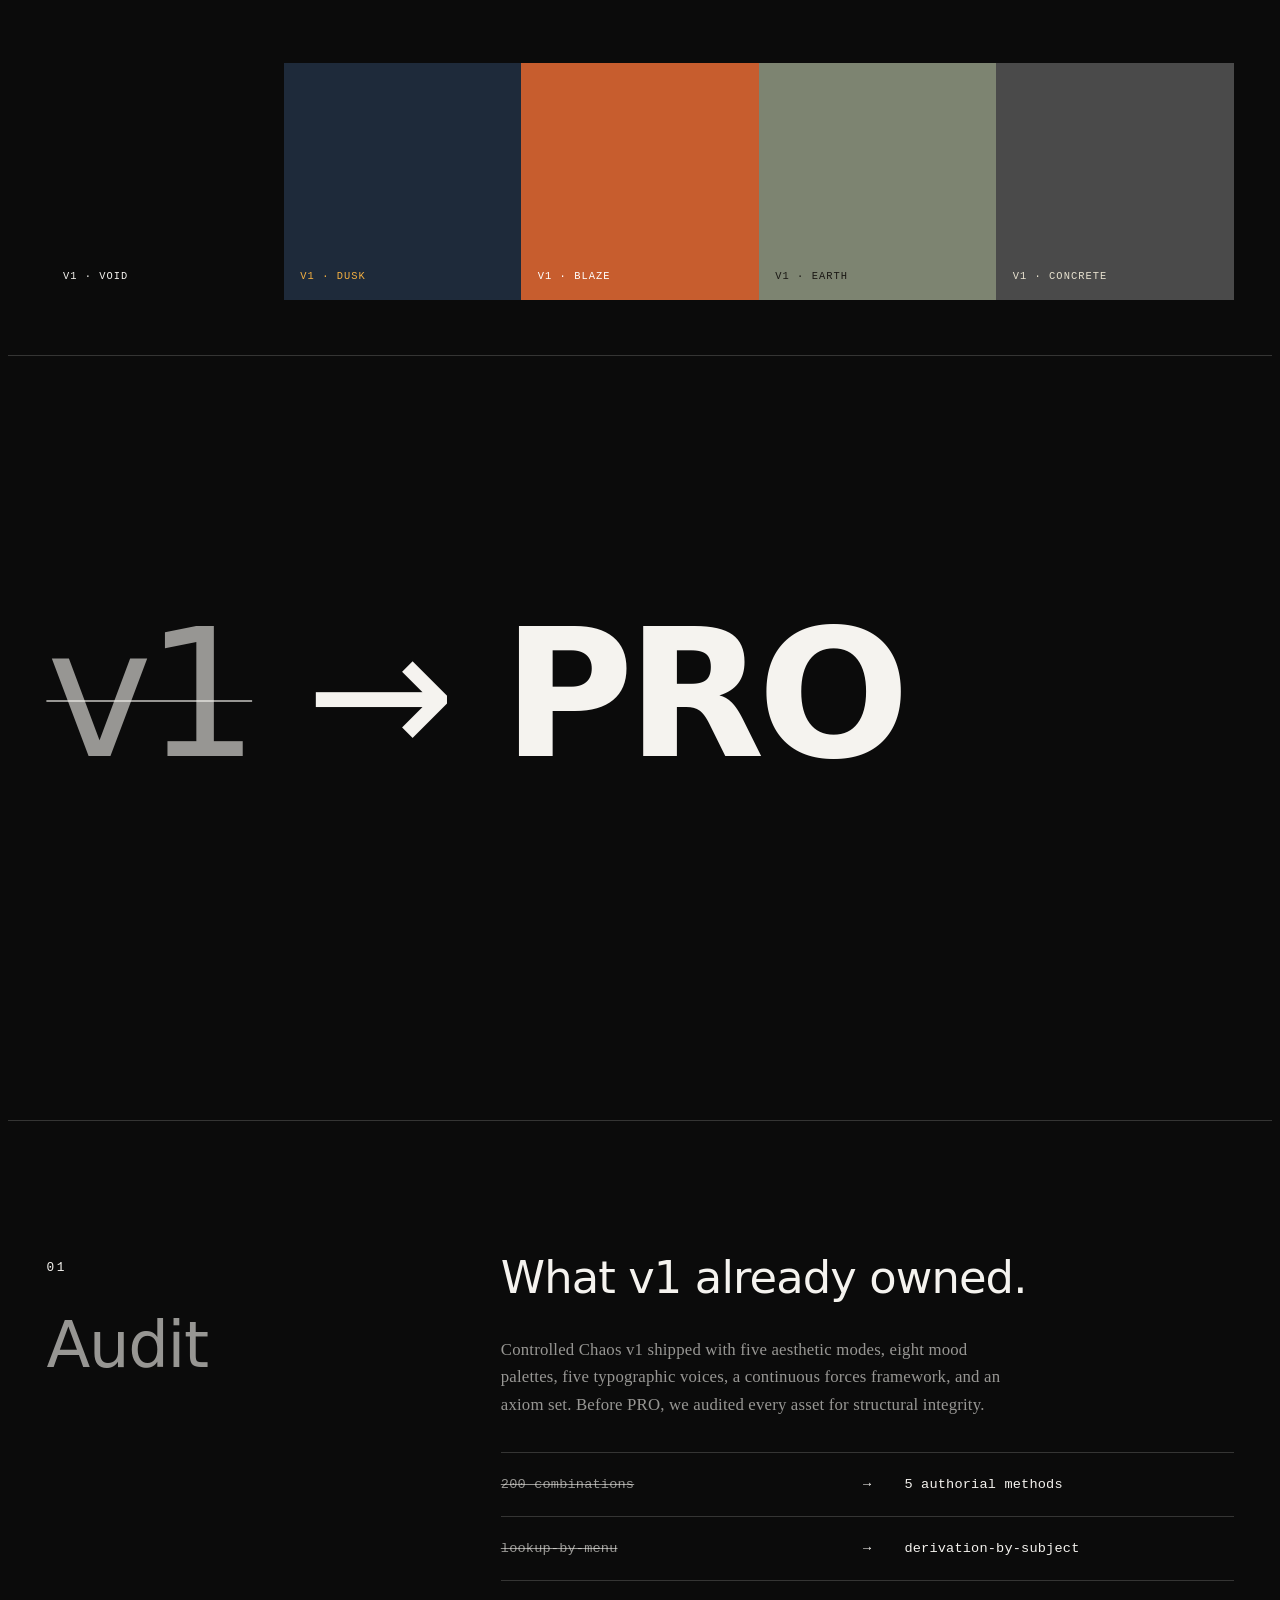
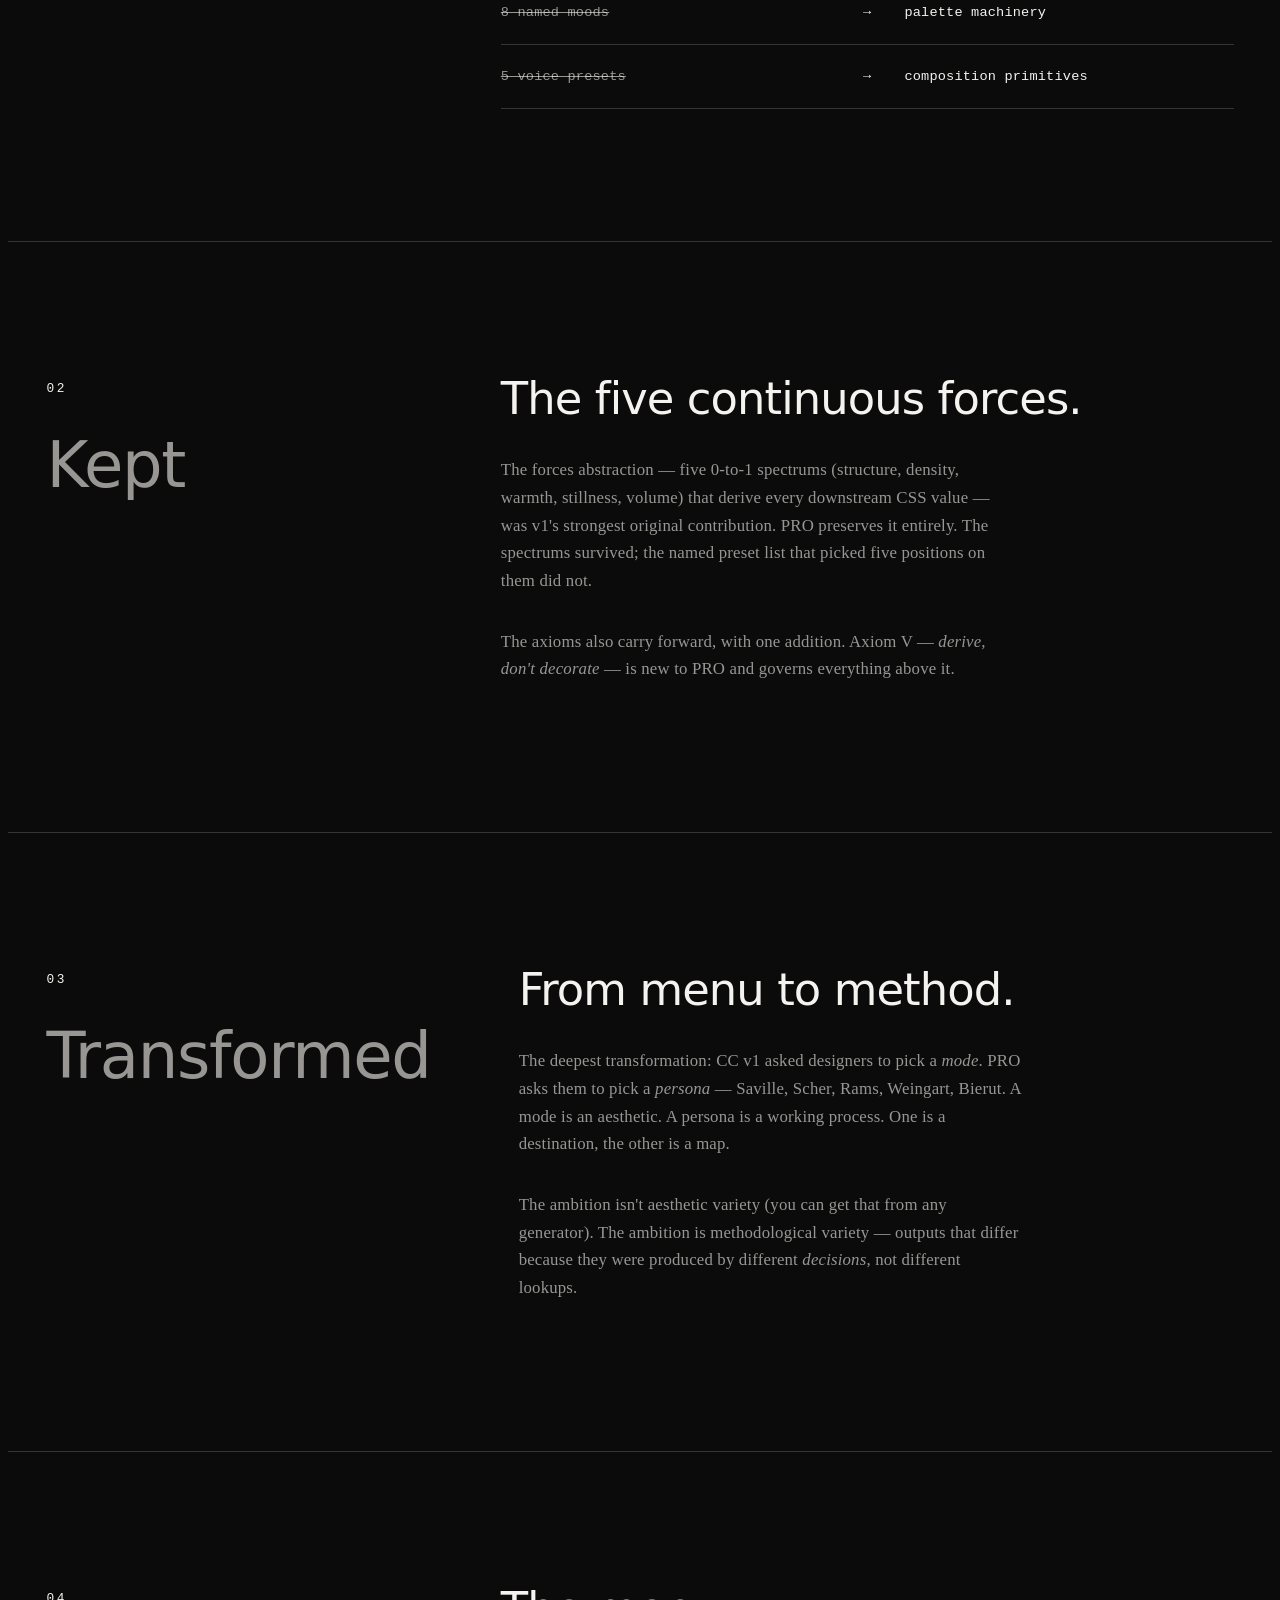
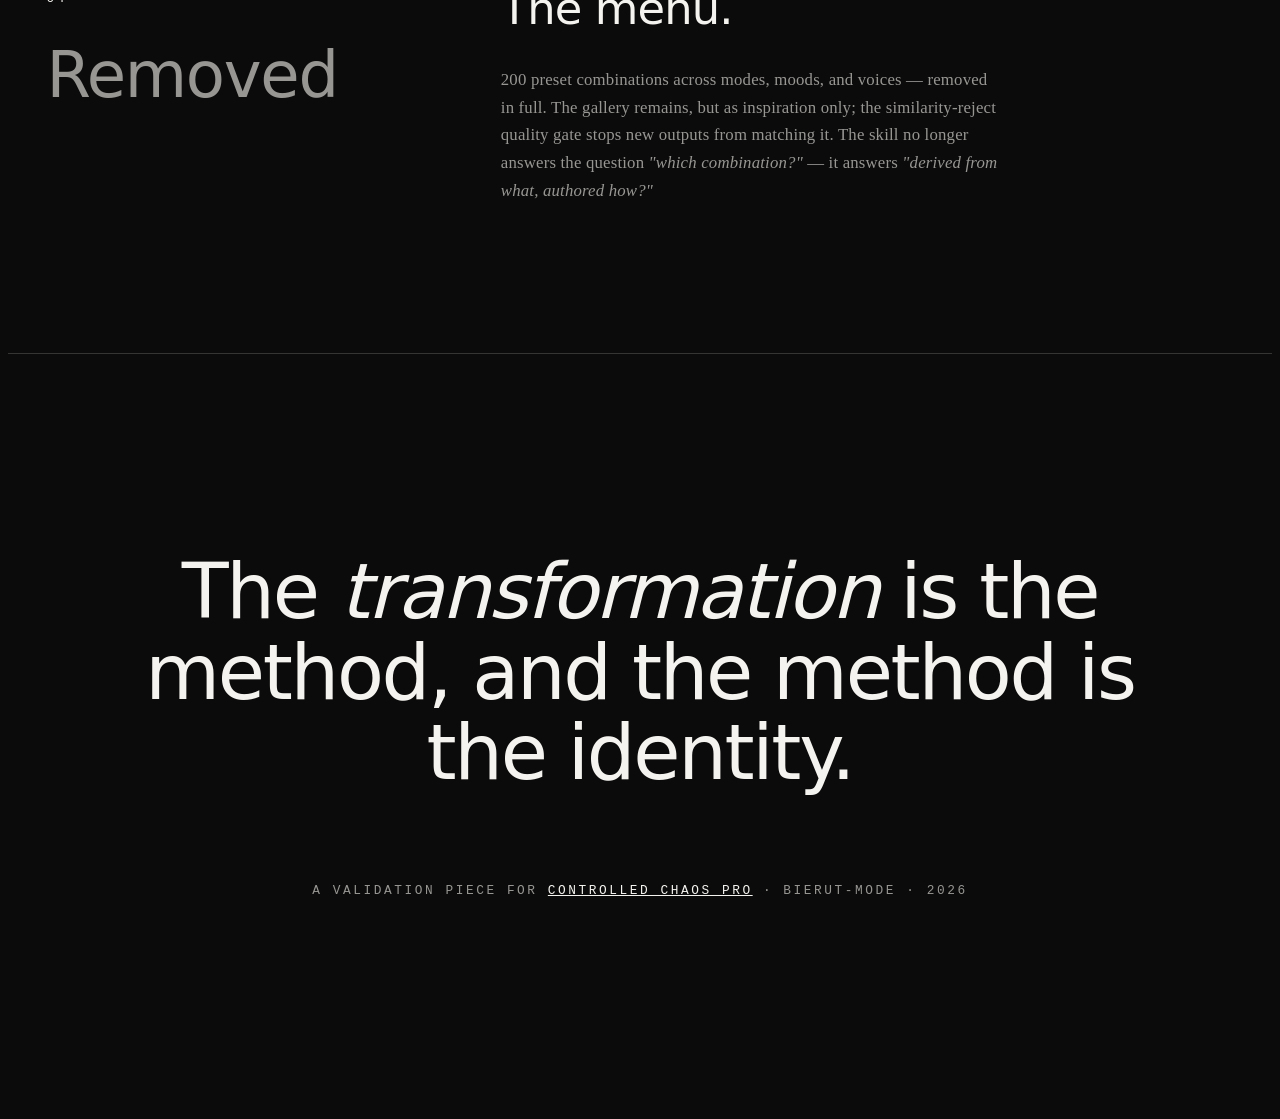
==== examples/bierut-test/index.html @ 33a4436c "Phase 5 — complete persona sweep, gallery expansion, engine spec Finishes the v0.1 scope: validation" ====
<!doctype html>
<html lang="en" style="
  --force-structure: 0.85;
  --force-density: 0.5;
  --force-warmth: 0.35;
  --force-stillness: 0.65;
  --force-volume: 0.5;
">
<head>
  <meta charset="utf-8">
  <title>v1 → PRO — a Bierut-mode adaptive reuse · Controlled Chaos PRO</title>
  <meta name="viewport" content="width=device-width, initial-scale=1">

  <!--
    PERSONA: Bierut — adaptive reuse
    SUBJECT: The transformation of Controlled Chaos v1 into CC-PRO. The page
             documents the rebrand by performing it — v1 is the heritage.
    METHOD:  Audit heritage. Find fragments with good bones. Deconstruct.
             Recombine. Assert the present while descending from the past.

    PALETTE DERIVATION: sampled from CC v1's own forces.css commentary —
                        the amber/charcoal the skill shipped with — then
                        transformed (desaturated, shifted, cooled) to
                        indicate the new system.
    TYPE:               a 1980s Grotesque (the heritage face) paired with
                        Inter (the contemporary neutral). Two faces, visibly
                        different, in clear temporal dialog.
    MOTION CATEGORY:    narrative — scroll reveals the transformation
                        step by step. Old becomes new over time.
    MICROFEATURE:       letter-scramble morph on the wordmark
                        (v1 letters transform into PRO letters).
    DISCORD (Axiom II): the heritage swatch at the top — a small,
                        disciplined Rams-mode block showing v1's
                        actual tokens. Load-bearing because the
                        transformation is only legible with evidence.
  -->

  <style>
    :root {
      /* Transformed palette — v1's heritage amber/charcoal, desaturated + cooled */
      --color-bg: #1a1814;           /* transformed from v1 charcoal */
      --color-fg: #e8e2d0;           /* transformed from v1 paper */
      --color-accent: #d4a574;       /* transformed from v1 amber (desaturated) */
      --color-accent-heritage: #c75d2e; /* v1 amber untransformed — for the swatch */
      --color-muted: rgba(232, 226, 208, 0.55);
      --color-subtle: rgba(232, 226, 208, 0.08);
      --color-surface: rgba(232, 226, 208, 0.03);
      --color-border: rgba(232, 226, 208, 0.18);
      --color-discord: #e8e2d0;

      /* Two faces: 1980s Grotesque (heritage) + Inter (present) */
      --font-display: "Neue Haas Grotesk", "Helvetica Neue", Helvetica, sans-serif;
      --font-body: "Inter", "Söhne", system-ui, sans-serif;
      --font-accent: "JetBrains Mono", ui-monospace, monospace;
    }
  </style>

  <link rel="stylesheet" href="../../tokens/forces.css">
  <link rel="stylesheet" href="../../tokens/color.css">
  <link rel="stylesheet" href="../../tokens/typography.css">
  <link rel="stylesheet" href="../../tokens/layout.css">
  <link rel="stylesheet" href="../../tokens/motion.css">

  <style>
    body {
      background: var(--color-bg);
      color: var(--color-fg);
      font-family: var(--font-body);
    }

    /* Heritage swatch — the discord inset */
    .swatch {
      padding: var(--space-l) var(--gutter);
      border-bottom: 1px solid var(--color-border);
      display: grid;
      grid-template-columns: repeat(5, 1fr);
      gap: 0;
      background: var(--color-bg);
    }
    .swatch__cell {
      aspect-ratio: 1;
      display: flex;
      flex-direction: column;
      justify-content: flex-end;
      padding: var(--space-xs);
      font-family: var(--font-accent);
      font-size: 0.65rem;
      letter-spacing: 0.1em;
      text-transform: uppercase;
      color: rgba(0, 0, 0, 0.7);
    }

    /* Hero — the wordmark transformation */
    .hero {
      padding: var(--space-3xl) var(--gutter);
      min-height: 85vh;
      display: flex;
      flex-direction: column;
      justify-content: center;
      border-bottom: 1px solid var(--color-border);
    }

    .hero__mark {
      font-family: var(--font-display);
      font-size: clamp(4rem, 14vw, 14rem);
      font-weight: 300;
      letter-spacing: -0.04em;
      line-height: 0.9;
      margin: 0;
    }

    .hero__mark .from {
      color: var(--color-muted);
      text-decoration: line-through;
      text-decoration-thickness: 2px;
    }
    .hero__mark .to {
      color: var(--color-accent);
      font-weight: 700;
    }
    .hero__mark .arrow {
      color: var(--color-fg);
      padding: 0 0.3em;
      font-weight: 100;
    }

    .hero__meta {
      font-family: var(--font-accent);
      font-size: 0.85rem;
      letter-spacing: 0.18em;
      text-transform: uppercase;
      color: var(--color-muted);
      margin-top: var(--space-l);
    }

    /* Transformation sections — narrative reveal */
    .xf-section {
      padding: var(--space-2xl) var(--gutter);
      border-bottom: 1px solid var(--color-border);
      display: grid;
      grid-template-columns: 1fr 2fr;
      gap: var(--space-xl);
      max-width: 1400px;
      margin-inline: auto;
      width: 100%;
    }

    .xf-section__label {
      font-family: var(--font-accent);
      font-size: 0.8rem;
      letter-spacing: 0.2em;
      text-transform: uppercase;
      color: var(--color-accent);
    }

    .xf-section__num {
      font-family: var(--font-display);
      font-size: 4rem;
      font-weight: 300;
      letter-spacing: -0.02em;
      color: var(--color-muted);
      margin-top: var(--space-s);
    }

    .xf-section__body h2 {
      font-family: var(--font-display);
      font-size: clamp(1.8rem, 3.5vw, 3rem);
      font-weight: 400;
      letter-spacing: -0.02em;
      line-height: 1.1;
      margin: 0 0 var(--space-m);
      color: var(--color-fg);
    }

    .xf-section__body h2 em {
      color: var(--color-accent);
      font-style: normal;
    }

    .xf-section__body p {
      font-family: var(--font-body);
      font-size: 1.05rem;
      line-height: 1.65;
      color: var(--color-muted);
      max-width: 60ch;
    }

    .xf-section__body p + p { margin-top: var(--space-m); }

    .xf-list {
      list-style: none;
      padding: 0;
      margin: var(--space-m) 0 0 0;
    }
    .xf-list li {
      display: grid;
      grid-template-columns: 1fr auto 1fr;
      gap: var(--space-m);
      align-items: baseline;
      padding: var(--space-s) 0;
      border-top: 1px solid var(--color-border);
      font-family: var(--font-accent);
      font-size: 0.85rem;
    }
    .xf-list li:last-child { border-bottom: 1px solid var(--color-border); }
    .xf-list .was {
      color: var(--color-muted);
      text-decoration: line-through;
    }
    .xf-list .arrow { color: var(--color-accent); }
    .xf-list .now { color: var(--color-fg); }

    /* Closing — the assertion of the present */
    .closing {
      padding: var(--space-3xl) var(--gutter);
      text-align: center;
    }
    .closing h2 {
      font-family: var(--font-display);
      font-size: clamp(2.5rem, 6vw, 5rem);
      font-weight: 300;
      letter-spacing: -0.03em;
      line-height: 1.05;
      margin: 0 auto;
      max-width: 22ch;
    }
    .closing h2 em {
      color: var(--color-accent);
      font-style: italic;
    }

    .closing__meta {
      font-family: var(--font-accent);
      font-size: 0.8rem;
      letter-spacing: 0.2em;
      text-transform: uppercase;
      color: var(--color-muted);
      margin-top: var(--space-xl);
    }

    .closing__meta a {
      color: var(--color-accent);
      text-decoration: underline;
    }

    @media (max-width: 768px) {
      .xf-section { grid-template-columns: 1fr; gap: var(--space-m); }
      .xf-list li { grid-template-columns: 1fr; gap: var(--space-2xs); }
      .swatch { grid-template-columns: repeat(2, 1fr); }
    }
  </style>
</head>

<body>

  <!-- DISCORD — the heritage swatch. Disciplined Rams-mode inset. -->
  <section class="swatch" aria-label="Heritage tokens from Controlled Chaos v1">
    <div class="swatch__cell" style="background: #0b0b0b; color: #f5f3ef;">v1 · void</div>
    <div class="swatch__cell" style="background: #1e2a3a; color: #f5b041;">v1 · dusk</div>
    <div class="swatch__cell" style="background: #c75d2e; color: #fff;">v1 · blaze</div>
    <div class="swatch__cell" style="background: #7d8471; color: #1a1814;">v1 · earth</div>
    <div class="swatch__cell" style="background: #4a4a4a; color: #e8e2d0;">v1 · concrete</div>
  </section>

  <!-- HERO — the wordmark transformation -->
  <section class="hero">
    <h1 class="hero__mark m-reveal">
      <span class="from">v1</span><span class="arrow">→</span><span class="to">PRO</span>
    </h1>
    <p class="hero__meta m-reveal">An adaptive reuse · Bierut-mode · 2026</p>
  </section>

  <!-- TRANSFORMATION 01 — the audit -->
  <section class="xf-section">
    <div class="m-reveal">
      <span class="xf-section__label">01</span>
      <div class="xf-section__num">Audit</div>
    </div>
    <div class="xf-section__body m-reveal">
      <h2>What v1 <em>already owned</em>.</h2>
      <p>
        Controlled Chaos v1 shipped with five aesthetic modes, eight mood palettes, five typographic voices, a continuous forces framework, and an axiom set. Before PRO, we audited every asset for structural integrity.
      </p>
      <ul class="xf-list">
        <li><span class="was">200 combinations</span><span class="arrow">→</span><span class="now">5 authorial methods</span></li>
        <li><span class="was">lookup-by-menu</span><span class="arrow">→</span><span class="now">derivation-by-subject</span></li>
        <li><span class="was">8 named moods</span><span class="arrow">→</span><span class="now">palette machinery</span></li>
        <li><span class="was">5 voice presets</span><span class="arrow">→</span><span class="now">composition primitives</span></li>
      </ul>
    </div>
  </section>

  <!-- TRANSFORMATION 02 — what we kept -->
  <section class="xf-section">
    <div class="m-reveal">
      <span class="xf-section__label">02</span>
      <div class="xf-section__num">Kept</div>
    </div>
    <div class="xf-section__body m-reveal">
      <h2>The <em>five continuous forces</em>.</h2>
      <p>
        The forces abstraction — five 0-to-1 spectrums (structure, density, warmth, stillness, volume) that derive every downstream CSS value — was v1's strongest original contribution. PRO preserves it entirely. The spectrums survived; the named preset list that picked five positions on them did not.
      </p>
      <p>
        The axioms also carry forward, with one addition. Axiom V — <em>derive, don't decorate</em> — is new to PRO and governs everything above it.
      </p>
    </div>
  </section>

  <!-- TRANSFORMATION 03 — what we transformed -->
  <section class="xf-section">
    <div class="m-reveal">
      <span class="xf-section__label">03</span>
      <div class="xf-section__num">Transformed</div>
    </div>
    <div class="xf-section__body m-reveal">
      <h2>From menu to <em>method</em>.</h2>
      <p>
        The deepest transformation: CC v1 asked designers to pick a <em>mode</em>. PRO asks them to pick a <em>persona</em> — Saville, Scher, Rams, Weingart, Bierut. A mode is an aesthetic. A persona is a working process. One is a destination, the other is a map.
      </p>
      <p>
        The ambition isn't aesthetic variety (you can get that from any generator). The ambition is methodological variety — outputs that differ because they were produced by different <em>decisions</em>, not different lookups.
      </p>
    </div>
  </section>

  <!-- TRANSFORMATION 04 — what we removed -->
  <section class="xf-section">
    <div class="m-reveal">
      <span class="xf-section__label">04</span>
      <div class="xf-section__num">Removed</div>
    </div>
    <div class="xf-section__body m-reveal">
      <h2>The <em>menu</em>.</h2>
      <p>
        200 preset combinations across modes, moods, and voices — removed in full. The gallery remains, but as inspiration only; the similarity-reject quality gate stops new outputs from matching it. The skill no longer answers the question <em>"which combination?"</em> — it answers <em>"derived from what, authored how?"</em>
      </p>
    </div>
  </section>

  <!-- CLOSING — the assertion -->
  <section class="closing">
    <h2 class="m-reveal">
      The <em>transformation</em> is the method, and the method is the identity.
    </h2>
    <p class="closing__meta m-reveal">
      A validation piece for <a href="../../SKILL.md">Controlled Chaos PRO</a> &middot; Bierut-mode &middot; 2026
    </p>
  </section>

  <script>
    const io = new IntersectionObserver((entries) => {
      entries.forEach(entry => {
        if (entry.isIntersecting) entry.target.classList.add('--visible');
      });
    }, { threshold: 0.15, rootMargin: '0px 0px -10% 0px' });

    document.querySelectorAll('.m-reveal, .m-stagger, .m-clip-up, .m-scale-in')
      .forEach(el => io.observe(el));
  </script>
</body>
</html>
---- tokens/forces.css ----
/* ==========================================================================
   Forces — continuous spectrums that derive every downstream value.

   A composition is a position on 5 spectrums (0 to 1). Setting the forces
   automatically derives spacing, radius, tracking, motion duration,
   border weight, contrast — via calc() without additional CSS.

   PRO note: v1's named presets (kinetic, brutalist, swiss, etc.) are
   intentionally removed. Forces are set PER-COMPOSITION on <html> by the
   generator, based on the subject and chosen persona — never from a menu.
   ========================================================================== */

:root {
  /* ---- The 5 spectrums (0 = left pole, 1 = right pole) ---- */

  /* Structure ↔ Disruption
     0 = pure chaos (Weingart violation zone)
     1 = rigid grid (Swiss, Rams) */
  --force-structure: 0.5;

  /* Density ↔ Breath
     0 = airy editorial space (Saville)
     1 = packed information density */
  --force-density: 0.5;

  /* Warmth ↔ Edge
     0 = cold/mechanical (Rams)
     1 = organic/human (Saville, Bierut) */
  --force-warmth: 0.5;

  /* Stillness ↔ Motion
     0 = kinetic (Weingart)
     1 = monumental calm (Rams, Saville) */
  --force-stillness: 0.5;

  /* Whisper ↔ Shout
     0 = barely there (Rams)
     1 = maximum volume (Scher, Weingart) */
  --force-volume: 0.5;

  /* ---- Derived values — recalculate automatically when forces change ---- */

  /* Spacing scale (density inverse — airy = larger spaces) */
  --force-space-scale: calc(1 + (1 - var(--force-density)) * 0.75);

  /* Border radius (warmth — cold = sharp, warm = rounded) */
  --force-radius-base: calc(var(--force-warmth) * 8px);
  --force-radius-lg: calc(var(--force-warmth) * 16px);

  /* Letter tracking (volume inverse — whisper = loose, shout = tight) */
  --force-tracking-body: calc((1 - var(--force-volume)) * 0.02em);
  --force-tracking-display: calc(-0.02em - var(--force-volume) * 0.03em);

  /* Motion duration scale (stillness — kinetic = fast, monumental = slow) */
  --force-motion-scale: calc(0.4 + var(--force-stillness) * 1.4);

  /* Border weight (structure — chaos = hairline, rigid = heavy) */
  --force-border-weight: calc(0.5px + var(--force-structure) * 1.5px);

  /* Line height (density inverse — airy = loose, packed = tight) */
  --force-leading: calc(1.2 + (1 - var(--force-density)) * 0.4);

  /* Hierarchy compression (volume — whisper = flat, shout = dramatic scale jumps) */
  --force-hierarchy: calc(1 + var(--force-volume) * 1.5);
}

/* Reduced motion — scale all force-derived durations to instant */
@media (prefers-reduced-motion: reduce) {
  :root {
    --force-motion-scale: 0.01;
  }
}
---- tokens/color.css ----
/* ==========================================================================
   Color — primitives for subject-derived palette composition.

   PRO philosophy: there are NO named moods here. v1 shipped 8 (void, dusk,
   signal, earth, frost, blaze, bruise, concrete) — PRO rejects that because
   menu selection is the primary source of pattern fatigue.

   This file provides the MACHINERY for palette composition. Per-composition
   palettes are derived from the subject (Saville from an anchor; Bierut from
   heritage) and set as inline CSS variables on :root or a scoped element.

   The generator sets the following per composition:
     --color-bg, --color-fg, --color-accent, --color-muted,
     --color-subtle, --color-surface, --color-border, --color-discord

   Fallbacks below use an achromatic safety net so the page renders before
   subject-derived palette is applied.
   ========================================================================== */

:root {
  /* Achromatic defaults — render safely before generator sets subject palette */
  --color-bg: #0b0b0b;
  --color-fg: #f5f3ef;
  --color-accent: #f5f3ef;
  --color-muted: rgba(245, 243, 239, 0.6);
  --color-subtle: rgba(245, 243, 239, 0.12);
  --color-surface: rgba(245, 243, 239, 0.04);
  --color-border: rgba(245, 243, 239, 0.18);
  --color-discord: #ff5722;

  /* Contrast token — derived from force-volume for accent boost */
  --color-accent-boost: calc(var(--force-volume, 0.5) * 0.2);
}

/* ---- Base page ---- */

html, body {
  background: var(--color-bg);
  color: var(--color-fg);
}

/* ---- Selection — cheapest craft-read on the list ---- */

::selection {
  background: var(--color-accent);
  color: var(--color-bg);
  text-shadow: none;
}

/* ---- Grain overlay primitive ----
   Use deliberately, not by default. Dark-field heroes only.
   Apply by adding data-grain="true" to <html> or a scoped element.
   Weighted at 3% — adjust per composition (2-4% is the safe range). */

[data-grain="true"]::after {
  content: "";
  position: fixed;
  inset: 0;
  pointer-events: none;
  z-index: 999;
  opacity: 0.03;
  background-image: url("data:image/svg+xml;utf8,<svg xmlns='http://www.w3.org/2000/svg' width='200' height='200'><filter id='n'><feTurbulence type='fractalNoise' baseFrequency='0.85' numOctaves='2' stitchTiles='stitch'/></filter><rect width='100%25' height='100%25' filter='url(%23n)'/></svg>");
  mix-blend-mode: overlay;
}

/* ---- Focus ring — always subject-palette aware ---- */

:focus-visible {
  outline: 2px solid var(--color-accent);
  outline-offset: 3px;
}

/* ---- Utility classes for when subject palette is set ---- */

.bg-surface { background: var(--color-surface); }
.bg-bg { background: var(--color-bg); }
.fg-muted { color: var(--color-muted); }
.fg-accent { color: var(--color-accent); }
.fg-discord { color: var(--color-discord); }
.border { border: var(--force-border-weight, 1px) solid var(--color-border); }

/* ==========================================================================
   How to derive a palette (for the generator — read when composing)

   1. Saville — from a cultural anchor:
      - Sample 3-5 colors directly from the anchor image
      - Set --color-bg from the anchor's dominant background
      - Set --color-fg from its highest-contrast foreground
      - Set --color-accent from its brightest/most specific color
      - Set --color-discord from a color the anchor hints at but doesn't foreground
        (if roses: a single thorn-green streak; if a manifesto: redaction black)

   2. Scher — from the civic-scale phrase:
      - High contrast always. Two non-colors + one loud accent.
      - The accent is reserved for the phrase only or the CTA only — never both

   3. Rams — restraint:
      - Near-monochromatic. One accent at most, used only for interactive states.
      - Achromatic defaults above are already Rams-compatible

   4. Weingart — CMYK printer misregistration:
      - 2-3 colors with one deliberately "off-register" accent
      - Consider setting --color-discord to a color shifted 2-4° on the hue wheel
        from --color-accent (creates the aberration effect)

   5. Bierut — from heritage:
      - Audit existing brand assets
      - Sample directly from archival materials
      - Never invent; always extract

   The generator MUST justify every color choice against the subject.
   If a color cannot be defended, it is the wrong color.
   ========================================================================== */
---- tokens/typography.css ----
/* ==========================================================================
   Typography — voice primitives, not preset menus.

   PRO philosophy: v1 shipped 5 named voices (monument, editorial, swiss,
   brutalist, expressive) coupled to specific typefaces. PRO provides the
   CLASSES and the PROPERTIES but expects the generator to set the actual
   font-family per composition, derived from the subject.

   Setting --font-display, --font-body, --font-accent on :root is the
   generator's responsibility (e.g., Saville might set these to a 1970s
   Grotesque + Garamond; Weingart might set them to Helvetica Neue + Times).

   This file provides:
     - A fluid type scale (viewport-responsive)
     - Tracking and leading utilities
     - Optical-sizing and weight utilities
     - Composition primitives (eyebrow, caption, pull-quote)
   ========================================================================== */

:root {
  /* Font family roles — generator sets these per composition.
     Fallbacks are system-ui so unset pages render readably. */
  --font-display: ui-sans-serif, system-ui, -apple-system, sans-serif;
  --font-body: ui-serif, Georgia, "Times New Roman", serif;
  --font-accent: ui-monospace, "SF Mono", "Menlo", monospace;

  /* Fluid type scale — clamp(min, preferred, max)
     Scale is multiplied by --force-hierarchy from forces.css */
  --type-micro: clamp(0.68rem, 0.65rem + 0.2vw, 0.75rem);
  --type-caption: clamp(0.78rem, 0.72rem + 0.35vw, 0.9rem);
  --type-body-small: clamp(0.875rem, 0.82rem + 0.35vw, 1rem);
  --type-body: clamp(1rem, 0.94rem + 0.4vw, 1.125rem);
  --type-lede: clamp(1.25rem, 1.15rem + 0.6vw, 1.5rem);
  --type-subhead: clamp(1.75rem, 1.5rem + 1.3vw, 2.5rem);
  --type-headline: clamp(2.5rem, 2rem + 2.8vw, 4.5rem);
  --type-display: clamp(4rem, 3rem + 6vw, 8rem);
  --type-massive: clamp(6rem, 4rem + 12vw, 15rem);
  --type-civic: clamp(8rem, 5rem + 18vw, 22rem);

  /* Letter-tracking scale */
  --tracking-mega: -0.04em;
  --tracking-tight: -0.02em;
  --tracking-snug: -0.01em;
  --tracking-normal: 0;
  --tracking-wide: 0.04em;
  --tracking-wider: 0.08em;
  --tracking-widest: 0.16em;

  /* Leading scale */
  --leading-crush: 0.9;
  --leading-tight: 1.05;
  --leading-snug: 1.2;
  --leading-normal: 1.4;
  --leading-relaxed: 1.6;
  --leading-loose: 1.8;

  /* Weights (for variable fonts) */
  --weight-thin: 100;
  --weight-light: 300;
  --weight-regular: 400;
  --weight-medium: 500;
  --weight-semibold: 600;
  --weight-bold: 700;
  --weight-black: 900;

  /* Reading measure */
  --measure-narrow: 35ch;
  --measure-body: 55ch;
  --measure-wide: 75ch;
}

/* ==========================================================================
   Voice composition classes — generator COMPOSES these, not picks a preset.

   Each class sets ONE dimension (family OR scale OR weight OR tracking).
   Apply multiple classes to compose a voice. A Saville eyebrow might be:
     class="t-accent t-caption t-wide t-smallcaps"
   A Scher headline might be:
     class="t-display t-civic t-tight t-black"
   ========================================================================== */

/* ---- Family role ---- */
.t-display { font-family: var(--font-display); }
.t-body { font-family: var(--font-body); }
.t-accent { font-family: var(--font-accent); }

/* ---- Scale ---- */
.t-micro { font-size: var(--type-micro); }
.t-caption { font-size: var(--type-caption); }
.t-body-small { font-size: var(--type-body-small); }
.t-body { font-size: var(--type-body); }
.t-lede { font-size: var(--type-lede); }
.t-subhead { font-size: var(--type-subhead); }
.t-headline { font-size: var(--type-headline); }
.t-display-size { font-size: var(--type-display); }
.t-massive { font-size: var(--type-massive); }
.t-civic { font-size: var(--type-civic); }

/* ---- Weight ---- */
.t-thin { font-weight: var(--weight-thin); }
.t-light { font-weight: var(--weight-light); }
.t-regular { font-weight: var(--weight-regular); }
.t-medium { font-weight: var(--weight-medium); }
.t-semibold { font-weight: var(--weight-semibold); }
.t-bold { font-weight: var(--weight-bold); }
.t-black { font-weight: var(--weight-black); }

/* ---- Tracking ---- */
.t-track-mega { letter-spacing: var(--tracking-mega); }
.t-track-tight { letter-spacing: var(--tracking-tight); }
.t-track-snug { letter-spacing: var(--tracking-snug); }
.t-track-normal { letter-spacing: var(--tracking-normal); }
.t-track-wide { letter-spacing: var(--tracking-wide); }
.t-track-wider { letter-spacing: var(--tracking-wider); }
.t-track-widest { letter-spacing: var(--tracking-widest); }

/* ---- Leading ---- */
.t-lead-crush { line-height: var(--leading-crush); }
.t-lead-tight { line-height: var(--leading-tight); }
.t-lead-snug { line-height: var(--leading-snug); }
.t-lead-normal { line-height: var(--leading-normal); }
.t-lead-relaxed { line-height: var(--leading-relaxed); }

/* ---- Style ---- */
.t-italic { font-style: italic; }
.t-smallcaps { font-variant: small-caps; letter-spacing: var(--tracking-wider); }
.t-uppercase { text-transform: uppercase; }
.t-lowercase { text-transform: lowercase; }

/* ---- Measure ---- */
.t-measure-narrow { max-width: var(--measure-narrow); }
.t-measure-body { max-width: var(--measure-body); }
.t-measure-wide { max-width: var(--measure-wide); }

/* ==========================================================================
   Composition primitives — named compositions that recur across personas
   but remain overridable per subject.
   ========================================================================== */

/* Eyebrow — small, wide-tracked, often uppercase */
.eyebrow {
  font-family: var(--font-accent);
  font-size: var(--type-caption);
  font-weight: var(--weight-medium);
  letter-spacing: var(--tracking-widest);
  text-transform: uppercase;
  color: var(--color-muted);
}

/* Caption — editorial support text */
.caption {
  font-family: var(--font-body);
  font-size: var(--type-caption);
  font-style: italic;
  line-height: var(--leading-snug);
  color: var(--color-muted);
}

/* Pull-quote — hanging-indent decorative */
.pull-quote {
  font-family: var(--font-body);
  font-size: var(--type-subhead);
  line-height: var(--leading-snug);
  font-style: italic;
  max-width: var(--measure-body);
  padding-left: 2ch;
  border-left: var(--force-border-weight) solid var(--color-accent);
}

/* Base body treatment */
body {
  font-family: var(--font-body);
  font-size: var(--type-body);
  line-height: var(--force-leading);
  letter-spacing: var(--force-tracking-body);
  color: var(--color-fg);
  -webkit-font-smoothing: antialiased;
  text-rendering: optimizeLegibility;
}

/* Default headline treatment */
h1, h2, h3, h4, h5, h6 {
  font-family: var(--font-display);
  line-height: var(--leading-tight);
  letter-spacing: var(--force-tracking-display);
  font-weight: var(--weight-bold);
  margin: 0;
}
---- tokens/layout.css ----
/* ==========================================================================
   Layout — primitives, not preset modes.

   PRO philosophy: v1 named grid systems (grid-swiss, grid-asymmetric,
   grid-editorial). PRO provides the primitives and expects the generator
   to compose them per persona.

   Contains: container, grid, flex, flow, spacing, and one composition
   helper (comp-overlap) for intentional element stacking.
   ========================================================================== */

:root {
  /* Spacing scale — all multiplied by --force-space-scale */
  --space-3xs: calc(0.25rem * var(--force-space-scale, 1));
  --space-2xs: calc(0.5rem * var(--force-space-scale, 1));
  --space-xs: calc(0.75rem * var(--force-space-scale, 1));
  --space-s: calc(1rem * var(--force-space-scale, 1));
  --space-m: calc(1.5rem * var(--force-space-scale, 1));
  --space-l: calc(2.5rem * var(--force-space-scale, 1));
  --space-xl: calc(4rem * var(--force-space-scale, 1));
  --space-2xl: calc(6rem * var(--force-space-scale, 1));
  --space-3xl: calc(9rem * var(--force-space-scale, 1));
  --space-4xl: calc(14rem * var(--force-space-scale, 1));

  /* Gutter — page edge padding, fluid */
  --gutter: clamp(1.5rem, 3vw, 4rem);

  /* Container widths */
  --container-narrow: 640px;
  --container-regular: 960px;
  --container-wide: 1200px;
  --container-max: 1600px;
}

/* ---- Box reset ---- */

*, *::before, *::after {
  box-sizing: border-box;
}

img, video, svg, picture {
  max-width: 100%;
  height: auto;
  display: block;
}

/* ---- Container primitives ---- */

.container {
  width: 100%;
  max-width: var(--container-regular);
  margin-inline: auto;
  padding-inline: var(--gutter);
}

.container-narrow { max-width: var(--container-narrow); }
.container-wide { max-width: var(--container-wide); }
.container-max { max-width: var(--container-max); }
.container-fluid { max-width: none; padding-inline: var(--gutter); }

/* ---- Grid primitives ---- */

.grid {
  display: grid;
  gap: var(--space-m);
}

.grid-6 { grid-template-columns: repeat(6, 1fr); }
.grid-12 { grid-template-columns: repeat(12, 1fr); }
.grid-auto { grid-template-columns: repeat(auto-fit, minmax(min(100%, 280px), 1fr)); }

/* Near-symmetric 3-column (middle is 1.15× sides) — Axiom II */
.grid-near-sym {
  display: grid;
  grid-template-columns: 1fr 1.15fr 1fr;
  gap: var(--space-m);
}

/* Editorial: 2/3 + 1/3 */
.grid-editorial {
  display: grid;
  grid-template-columns: 2fr 1fr;
  gap: var(--space-l);
}

/* Asymmetric hero: 7/5 split */
.grid-asym-hero {
  display: grid;
  grid-template-columns: 7fr 5fr;
  gap: var(--space-l);
}

/* ---- Grid span helpers ---- */

.col-2 { grid-column: span 2; }
.col-3 { grid-column: span 3; }
.col-4 { grid-column: span 4; }
.col-6 { grid-column: span 6; }
.col-8 { grid-column: span 8; }
.col-12 { grid-column: span 12; }
.col-full { grid-column: 1 / -1; }

/* ---- Flex primitives ---- */

.flex { display: flex; }
.flex-col { display: flex; flex-direction: column; }
.flex-wrap { flex-wrap: wrap; }
.flex-center { display: flex; align-items: center; justify-content: center; }
.flex-between { display: flex; align-items: center; justify-content: space-between; }
.items-start { align-items: flex-start; }
.items-end { align-items: flex-end; }
.items-center { align-items: center; }
.justify-start { justify-content: flex-start; }
.justify-end { justify-content: flex-end; }
.justify-center { justify-content: center; }
.justify-between { justify-content: space-between; }

/* ---- Flow — stack with consistent vertical spacing ---- */

.flow > * + * {
  margin-top: var(--flow-gap, var(--space-m));
}

.flow-tight { --flow-gap: var(--space-s); }
.flow-loose { --flow-gap: var(--space-l); }
.flow-dramatic { --flow-gap: var(--space-2xl); }

/* ---- Gap ---- */

.gap-3xs { gap: var(--space-3xs); }
.gap-2xs { gap: var(--space-2xs); }
.gap-xs { gap: var(--space-xs); }
.gap-s { gap: var(--space-s); }
.gap-m { gap: var(--space-m); }
.gap-l { gap: var(--space-l); }
.gap-xl { gap: var(--space-xl); }

/* ---- Section — vertical rhythm ---- */

.section {
  padding-block: var(--space-2xl);
}

.section-hero {
  min-height: 100dvh;
  display: flex;
  flex-direction: column;
  justify-content: center;
  padding-block: var(--space-3xl);
}

.section-breath {
  padding-block: var(--space-3xl);
}

/* ---- Composition: overlap (for Weingart-style stacking) ---- */

.comp-overlap {
  position: relative;
}

.comp-overlap > * {
  position: absolute;
}

.comp-overlap > :first-child {
  position: relative;
}

/* ---- Responsive adjustments ---- */

@media (max-width: 768px) {
  .grid-12, .grid-6, .grid-near-sym, .grid-editorial, .grid-asym-hero {
    grid-template-columns: 1fr;
  }
  [class*="col-"] {
    grid-column: 1 / -1;
  }
}
---- tokens/motion.css ----
/* ==========================================================================
   Motion — primitives for the four categories.

   PRO philosophy: v1 shipped a flat list of motion classes (motion-reveal,
   motion-stagger, motion-clip-up, motion-marquee). PRO organizes motion by
   CATEGORY (ambient / punctuating / narrative / reactive) and provides
   primitives. The generator composes archetypes per persona.

   See principles/motion.md for the governing rules.
   ========================================================================== */

:root {
  /* Durations — scaled by --force-motion-scale from forces.css */
  --dur-instant: calc(100ms * var(--force-motion-scale, 1));
  --dur-snap: calc(180ms * var(--force-motion-scale, 1));
  --dur-swift: calc(320ms * var(--force-motion-scale, 1));
  --dur-flow: calc(600ms * var(--force-motion-scale, 1));
  --dur-drift: calc(1100ms * var(--force-motion-scale, 1));
  --dur-breathe: calc(2400ms * var(--force-motion-scale, 1));

  /* Easings — per principles/motion.md */
  --ease-snap: cubic-bezier(0.4, 0, 0.2, 1);
  --ease-out: cubic-bezier(0.22, 1, 0.36, 1);
  --ease-out-expo: cubic-bezier(0.16, 1, 0.3, 1);
  --ease-in: cubic-bezier(0.55, 0, 0.45, 0);
  --ease-in-out: cubic-bezier(0.65, 0, 0.35, 1);
  --ease-spring: cubic-bezier(0.34, 1.56, 0.64, 1);
  --ease-drift: cubic-bezier(0.4, 0, 0.6, 1);

  /* Stagger delays — generator picks one per composition, not all */
  --stagger-tight: 40ms;
  --stagger-normal: 80ms;
  --stagger-loose: 140ms;
  --stagger-drama: 220ms;
}

/* ==========================================================================
   Category 1 — AMBIENT
   Always-on, below threshold of notice. Passes the invisibility test.
   Generator adds `data-motion="ambient"` or applies these utilities directly.
   ========================================================================== */

@keyframes ambient-breathe {
  0%, 100% { opacity: 1; transform: scale(1); }
  50% { opacity: 0.92; transform: scale(1.02); }
}

@keyframes ambient-drift-y {
  0%, 100% { transform: translateY(0); }
  50% { transform: translateY(-8px); }
}

@keyframes ambient-glow {
  0%, 100% { filter: brightness(1); }
  50% { filter: brightness(1.08); }
}

.m-breathe { animation: ambient-breathe var(--dur-breathe) var(--ease-in-out) infinite; }
.m-drift-y { animation: ambient-drift-y var(--dur-breathe) var(--ease-in-out) infinite; }
.m-glow { animation: ambient-glow var(--dur-breathe) var(--ease-in-out) infinite; }

/* ==========================================================================
   Category 2 — PUNCTUATING
   Triggered, dramatic, rare (1-3 per page). Load-bearing.
   Use via class + IntersectionObserver or scroll-trigger.
   ========================================================================== */

.m-reveal {
  opacity: 0;
  transform: translateY(24px);
  transition:
    opacity var(--dur-flow) var(--ease-out),
    transform var(--dur-flow) var(--ease-out);
}

.m-reveal.--visible,
.--visible .m-reveal {
  opacity: 1;
  transform: translateY(0);
}

.m-clip-up {
  clip-path: inset(100% 0 0 0);
  transition: clip-path var(--dur-flow) var(--ease-out-expo);
}

.m-clip-up.--visible,
.--visible .m-clip-up {
  clip-path: inset(0 0 0 0);
}

.m-scale-in {
  transform: scale(0.94);
  opacity: 0;
  transition:
    transform var(--dur-flow) var(--ease-spring),
    opacity var(--dur-flow) var(--ease-out);
}

.m-scale-in.--visible,
.--visible .m-scale-in {
  transform: scale(1);
  opacity: 1;
}

/* Stagger children (up to 10) */
.m-stagger > * {
  opacity: 0;
  transform: translateY(16px);
  transition:
    opacity var(--dur-flow) var(--ease-out),
    transform var(--dur-flow) var(--ease-out);
}

.m-stagger.--visible > *,
.--visible .m-stagger > * {
  opacity: 1;
  transform: translateY(0);
}

.m-stagger.--visible > *:nth-child(1) { transition-delay: calc(var(--stagger-normal) * 0); }
.m-stagger.--visible > *:nth-child(2) { transition-delay: calc(var(--stagger-normal) * 1); }
.m-stagger.--visible > *:nth-child(3) { transition-delay: calc(var(--stagger-normal) * 2); }
.m-stagger.--visible > *:nth-child(4) { transition-delay: calc(var(--stagger-normal) * 3); }
.m-stagger.--visible > *:nth-child(5) { transition-delay: calc(var(--stagger-normal) * 4); }
.m-stagger.--visible > *:nth-child(6) { transition-delay: calc(var(--stagger-normal) * 5); }
.m-stagger.--visible > *:nth-child(7) { transition-delay: calc(var(--stagger-normal) * 6); }
.m-stagger.--visible > *:nth-child(8) { transition-delay: calc(var(--stagger-normal) * 7); }
.m-stagger.--visible > *:nth-child(9) { transition-delay: calc(var(--stagger-normal) * 8); }
.m-stagger.--visible > *:nth-child(10) { transition-delay: calc(var(--stagger-normal) * 9); }

/* ==========================================================================
   Category 3 — NARRATIVE
   Sequence-bound. Uses scroll-driven animations where supported;
   IntersectionObserver fallback via --visible class.
   ========================================================================== */

@supports (animation-timeline: scroll()) {
  .m-scroll-fade {
    animation: narr-fade linear;
    animation-timeline: view();
    animation-range: entry 0% cover 40%;
  }
  @keyframes narr-fade {
    from { opacity: 0; transform: translateY(40px); }
    to { opacity: 1; transform: translateY(0); }
  }
}

/* ==========================================================================
   Category 4 — REACTIVE
   Pointer / scroll-linked. <16ms latency budget.
   ========================================================================== */

.m-hover-lift {
  transition: transform var(--dur-snap) var(--ease-out);
}
.m-hover-lift:hover {
  transform: translateY(-3px);
}

.m-hover-scale {
  transition: transform var(--dur-snap) var(--ease-out);
}
.m-hover-scale:hover {
  transform: scale(1.02);
}

.m-hover-bright {
  transition: filter var(--dur-snap) var(--ease-out);
}
.m-hover-bright:hover {
  filter: brightness(1.08);
}

/* Magnetic button — requires JS to set --mx, --my per mouse position */
.m-magnetic {
  transition: transform var(--dur-snap) var(--ease-out);
  transform: translate(calc(var(--mx, 0) * 1px), calc(var(--my, 0) * 1px));
}

/* ==========================================================================
   Reduced motion — reset to instant transitions
   ========================================================================== */

@media (prefers-reduced-motion: reduce) {
  *, *::before, *::after {
    animation-duration: 0.01ms !important;
    animation-iteration-count: 1 !important;
    transition-duration: 0.01ms !important;
    scroll-behavior: auto !important;
  }

  .m-reveal, .m-clip-up, .m-scale-in, .m-stagger > * {
    opacity: 1 !important;
    transform: none !important;
    clip-path: inset(0 0 0 0) !important;
  }
}
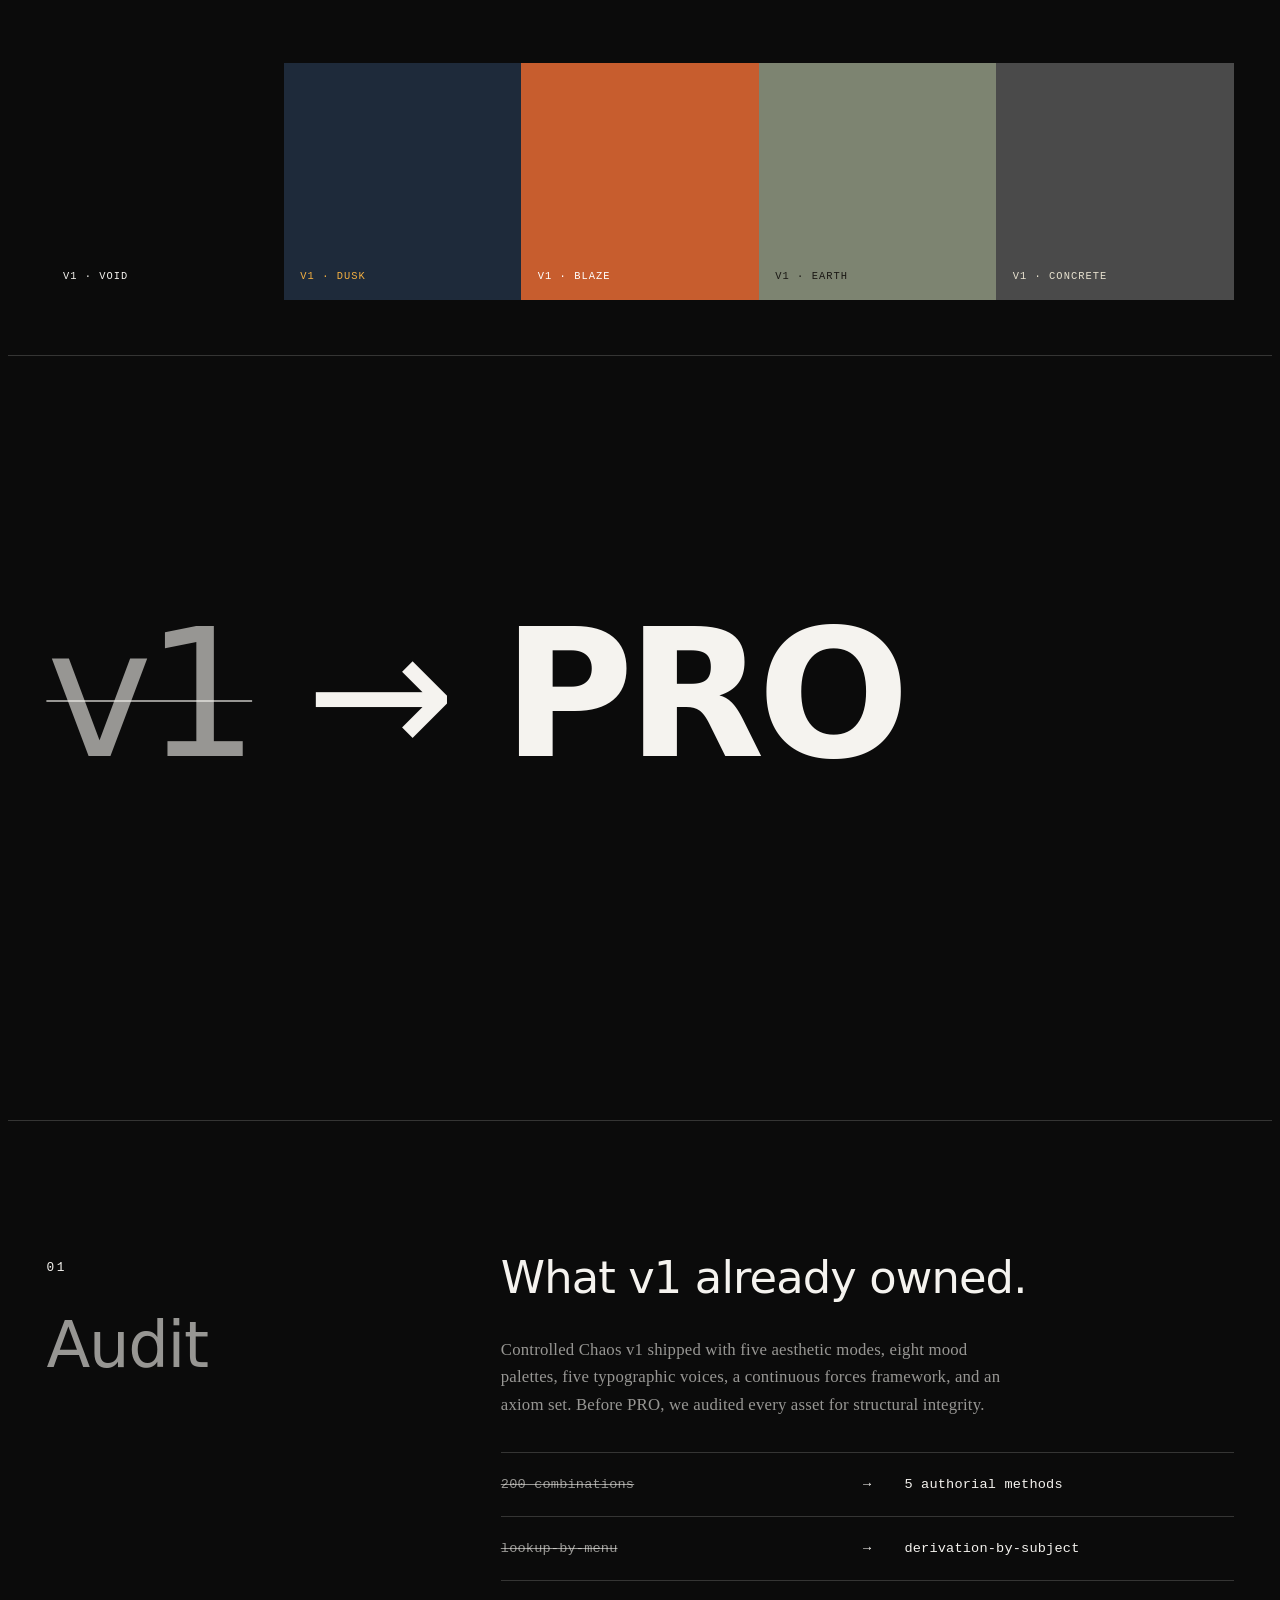
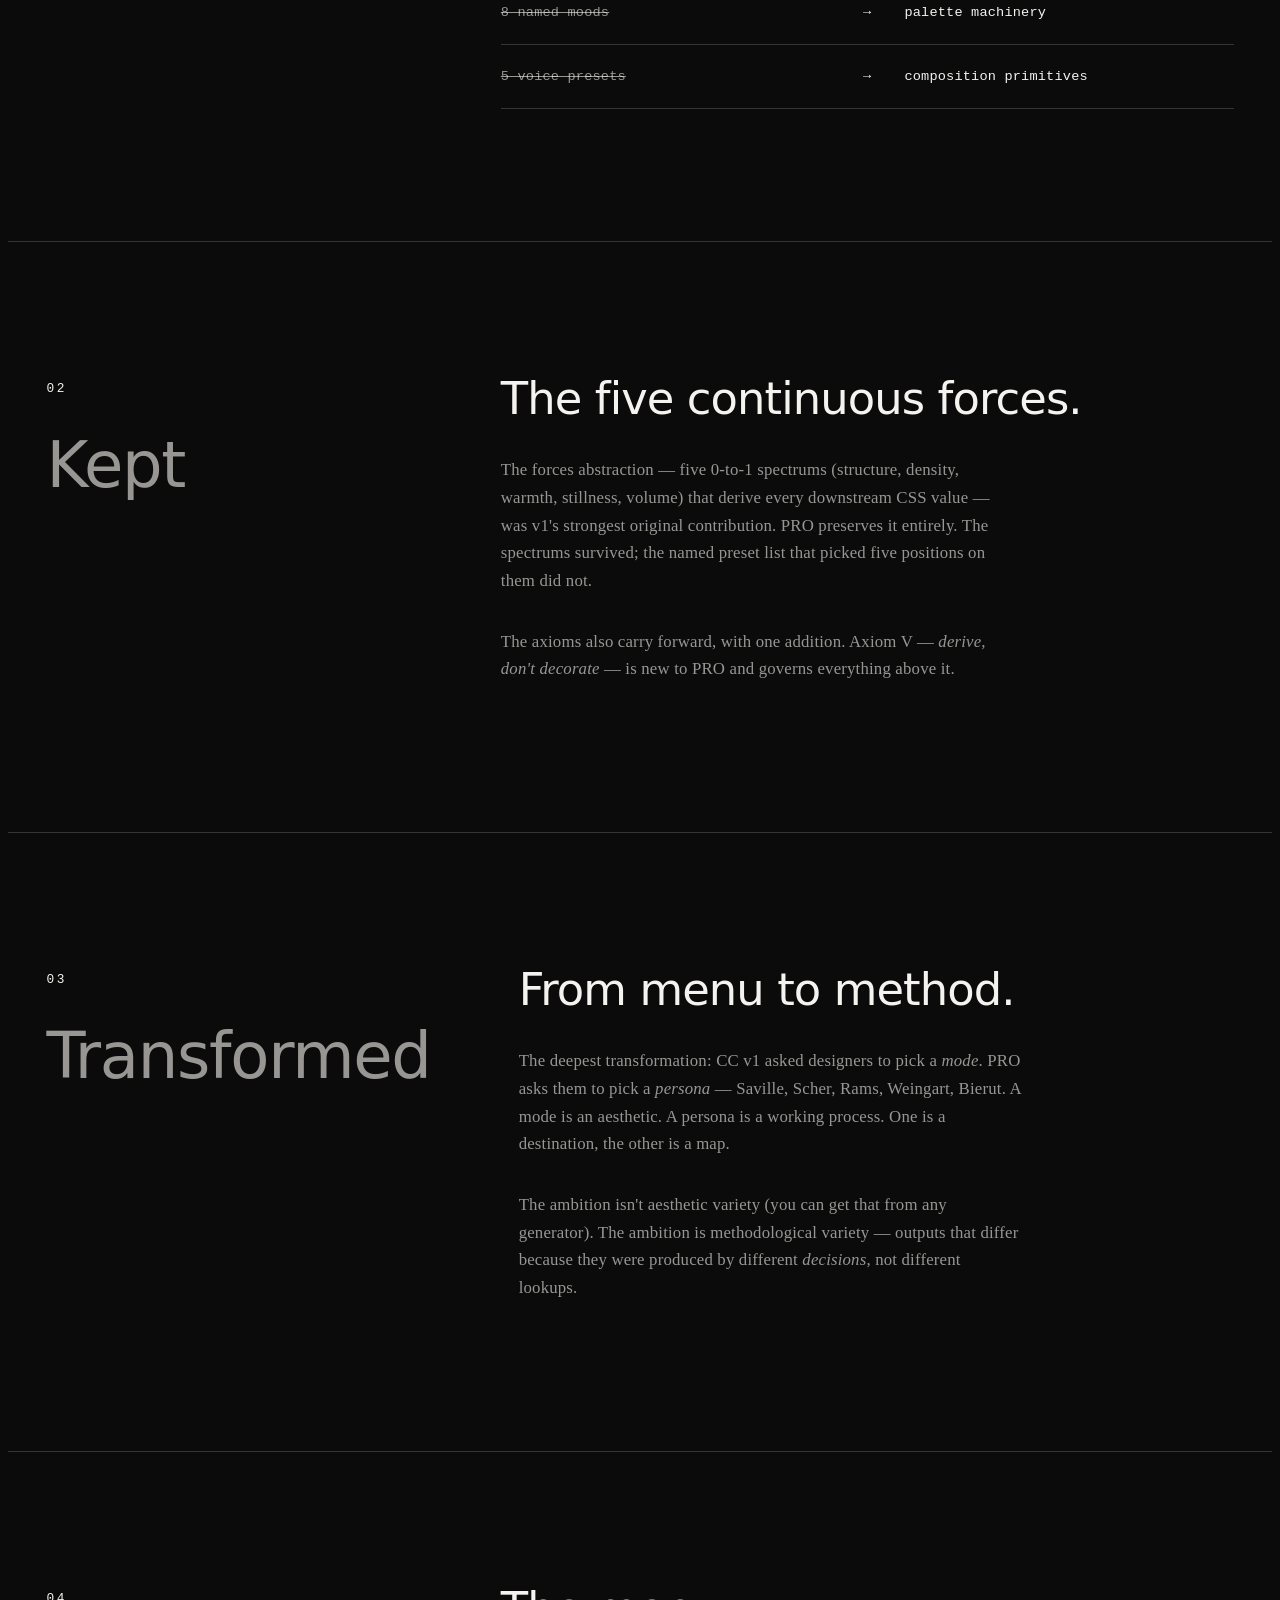
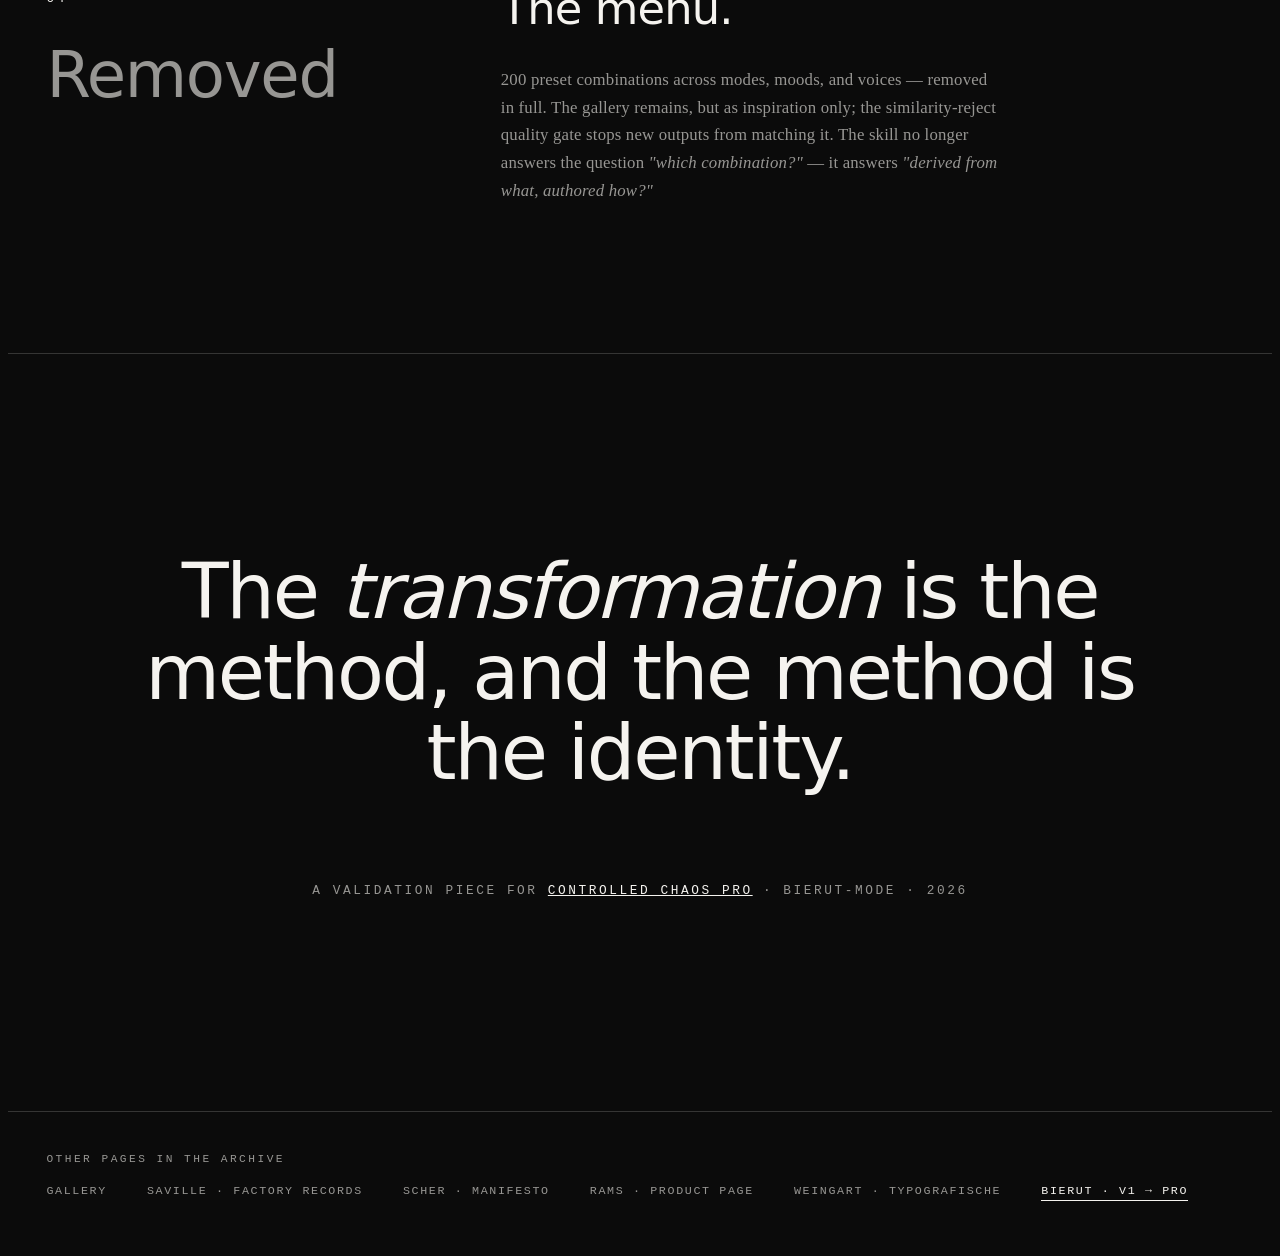
==== commit 9adbf8da: "Discoverability: Live-pages section in README + archive nav on every page Six rendered pages had bee" ====
--- a/examples/bierut-test/index.html
+++ b/examples/bierut-test/index.html
@@ -358,5 +358,56 @@
     document.querySelectorAll('.m-reveal, .m-stagger, .m-clip-up, .m-scale-in')
       .forEach(el => io.observe(el));
   </script>
+  <nav aria-label="Archive navigation" class="archive-nav">
+    <style>
+      .archive-nav {
+        padding: 2.5rem var(--gutter, 2rem) 3rem;
+        border-top: 1px solid var(--color-border);
+      }
+      .archive-nav__label {
+        font-family: var(--font-accent, ui-monospace, monospace);
+        font-size: 0.7rem;
+        letter-spacing: 0.22em;
+        text-transform: uppercase;
+        color: var(--color-muted);
+        margin: 0 0 1rem;
+      }
+      .archive-nav__list {
+        list-style: none; padding: 0; margin: 0;
+        display: flex; flex-wrap: wrap;
+        gap: 1rem 2.5rem;
+        font-family: var(--font-accent, ui-monospace, monospace);
+        font-size: 0.73rem;
+        letter-spacing: 0.14em;
+        text-transform: uppercase;
+      }
+      .archive-nav__list a {
+        color: var(--color-muted);
+        text-decoration: none;
+        border-bottom: 1px solid transparent;
+        padding-bottom: 2px;
+        transition: color 200ms ease-out, border-color 200ms ease-out;
+      }
+      .archive-nav__list a:hover {
+        color: var(--color-accent);
+        border-bottom-color: var(--color-accent);
+      }
+      .archive-nav__list .current {
+        color: var(--color-fg);
+        border-bottom: 1px solid var(--color-fg);
+        pointer-events: none;
+      }
+    </style>
+    <p class="archive-nav__label">Other pages in the archive</p>
+    <ul class="archive-nav__list">
+      <li><a href="../../gallery/index.html">Gallery</a></li>
+      <li><a href="../saville-test/index.html">Saville · Factory Records</a></li>
+      <li><a href="../scher-test/index.html">Scher · Manifesto</a></li>
+      <li><a href="../rams-test/index.html">Rams · Product page</a></li>
+      <li><a href="../weingart-test/index.html">Weingart · Typografische</a></li>
+      <li><a href="./index.html" class="current">Bierut · v1 → PRO</a></li>
+    </ul>
+  </nav>
+
 </body>
 </html>
